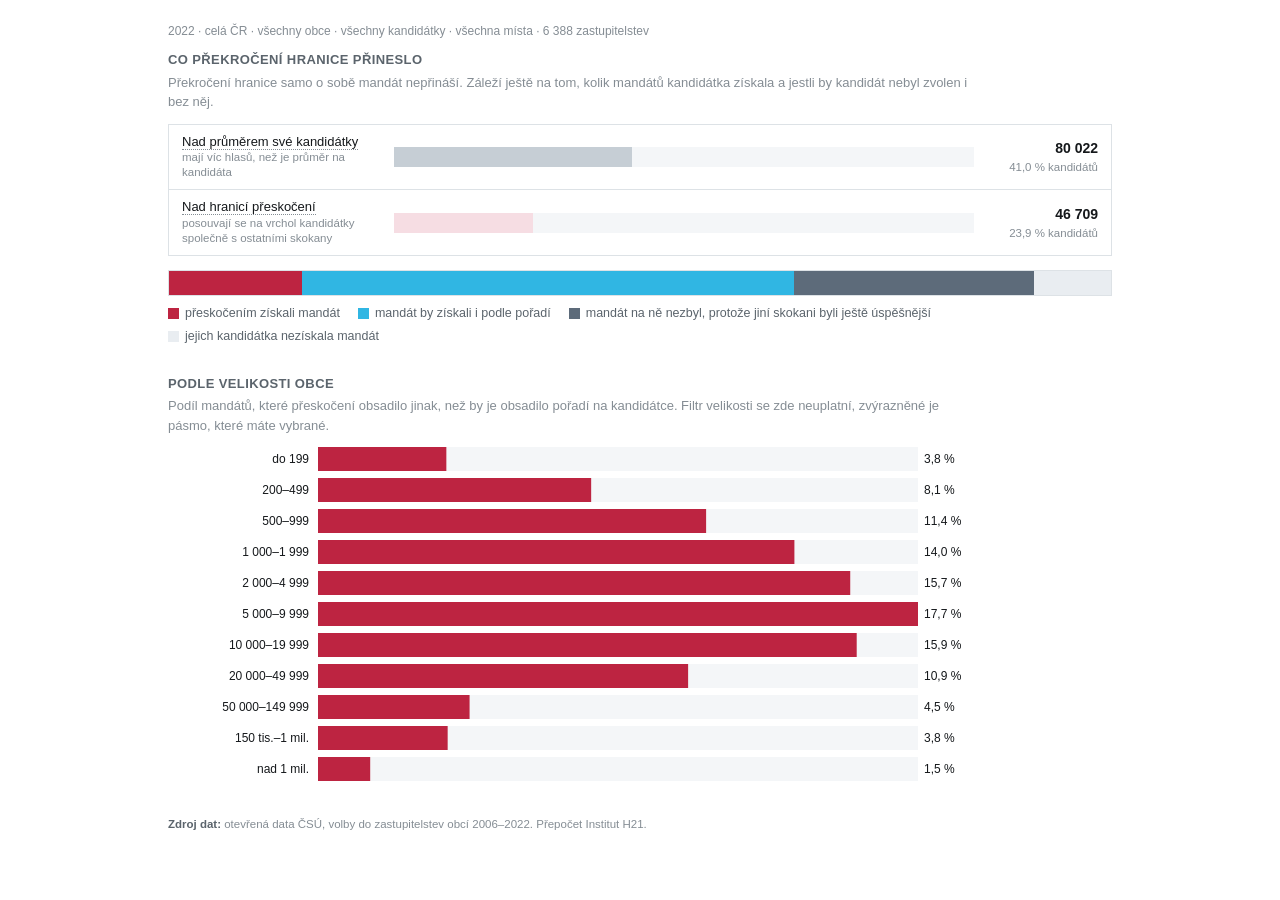
==== grafy.html @ 3441f01c "křížkometr předvolební verze" ====
<!DOCTYPE html>
<html lang="cs">
<head>
<meta charset="utf-8">
<meta name="viewport" content="width=device-width, initial-scale=1">
<title>Křížkometr – co překročení hranice přineslo</title>
<meta name="description" content="Kolik mandátů v komunálních volbách rozhodli voliči přeskočením a kolik pořadí na kandidátce. Volby do zastupitelstev obcí od roku 2006, data ČSÚ.">
<link rel="icon" href="assets/favicon.svg" type="image/svg+xml">
<link rel="icon" href="assets/favicon.ico" sizes="any">
<link rel="apple-touch-icon" href="assets/apple-touch-icon.png">
<link rel="stylesheet" href="assets/krizkometr.css?v=2026-10-07">
</head>
<body data-view="grafy">
<div class="wrap">
<div id="boot">Načítám data…</div>
<template id="tpl">
<p class="cutline" id="cut"></p>

<section>
  <h2>Co překročení hranice přineslo</h2>
  <p class="sub">Překročení hranice samo o sobě mandát nepřináší. Záleží ještě na tom, kolik mandátů kandidátka získala a jestli by kandidát nebyl zvolen i bez něj.</p>
  <div class="fun" id="fun"></div>
  <div style="margin-top:14px"><div class="stack" id="stack"></div><div class="skey" id="skey"></div></div>
</section>

<section>
  <h2>Podle velikosti obce</h2>
  <p class="sub">Podíl mandátů, které přeskočení obsadilo jinak, než by je obsadilo pořadí na kandidátce. Filtr velikosti se zde neuplatní, zvýrazněné je pásmo, které máte vybrané.</p>
  <svg class="chart" id="bandChart" role="img" aria-label="Podle velikosti obce"></svg>
</section>
<p class="src"><b>Zdroj dat:</b> otevřená data ČSÚ, volby do zastupitelstev obcí <span class="roky">2006–2022</span>. Přepočet Institut H21.</p>
</template>
</div>
<script src="assets/krizkometr.js?v=2026-10-07"></script>
</body>
</html>
---- assets/krizkometr.css ----
/* Křížkometr – Institut H21 */
/* Apercu Pro – firemní písmo Institutu H21, oříznuté na znaky, které stránky používají. */
@font-face{font-family:"Apercu Pro";font-style:normal;font-weight:400;font-display:swap;src:url(apercu-400.woff2) format("woff2")}
@font-face{font-family:"Apercu Pro";font-style:normal;font-weight:700;font-display:swap;src:url(apercu-700.woff2) format("woff2")}

/* =====================================================================
   BAREVNÉ SCHÉMA – jediné místo, kde se mění vzhled.
   Doplňte HEX kódy z brand manuálu Institutu H21 a nic jiného neměňte.
   ===================================================================== */
:root{
  /* tři barvy z loga H21 (každá je v logu přechodem, tohle jsou těžiště) */
  --brand:#396AEF;          /* modrá  */
  --brand-dark:#2A4FD0;
  --brand-soft:#e5ecfd;
  --azure:#30B6E3;          /* azurová */
  --azure-soft:#d9f0f9;
  --ink:#15181b; --ink-2:#5b646c; --ink-3:#858d94;
  --rule:#dde2e6; --surface:#f4f6f8; --surface-2:#e9edf1; --bg:#fff;
  --hot:#BD2441;            /* červená z loga – to, na co se má člověk podívat */
  --hot-soft:#f6dde3;
  --cool:#5d6b7a; --cool-soft:#d6dce2;
  --ok:#2e7d52;
  --font:"Apercu Pro",-apple-system,BlinkMacSystemFont,"Segoe UI",Roboto,Arial,sans-serif;
}
*{box-sizing:border-box}
html{-webkit-text-size-adjust:100%}
body{margin:0;background:var(--bg);color:var(--ink);font-family:var(--font);font-size:16px;
  line-height:1.5;font-variant-numeric:tabular-nums lining-nums;-webkit-font-smoothing:antialiased}
.wrap{max-width:980px;margin:0 auto;padding:22px 18px 30px}
:focus-visible{outline:2px solid var(--brand);outline-offset:2px}
h2{font-size:13px;font-weight:700;letter-spacing:.03em;margin:0 0 3px;text-transform:uppercase;color:var(--ink-2)}
.sub{font-size:13px;color:var(--ink-3);margin:0 0 12px;max-width:62em}
section{margin:0 0 28px}

/* header */
.cutline{font-size:12px;color:var(--ink-3);margin:0 0 10px}
.tally{margin:0}
.big3{display:grid;grid-template-columns:repeat(3,minmax(0,1fr));gap:18px;margin:0 0 14px}
.big3>div{min-width:0}
.big3 .n{display:block;font-size:clamp(26px,3.4vw,38px);font-weight:700;line-height:1.02;
  letter-spacing:-.02em;white-space:nowrap}
.big3 .n.hot{color:var(--hot)}
.big3 .l{display:block;font-size:13px;color:var(--ink-2);margin-top:5px;line-height:1.32}
@media(max-width:560px){.big3{grid-template-columns:1fr;gap:10px}
  .big3>div{display:flex;align-items:baseline;gap:10px}
  .big3 .n{font-size:28px}.big3 .l{margin:0}}
.tally .rest{margin:0;font-size:13.5px;color:var(--ink-2);line-height:1.5;max-width:46em}
.tally .rest b{color:var(--ink)}
.defn{margin:9px 0 0;font-size:12.5px;color:var(--ink-3);line-height:1.45;max-width:46em;
  border-left:2px solid var(--azure);padding-left:10px}
.anec{border-left:3px solid var(--hot);padding:10px 0 10px 14px;margin:16px 0 0;
  font-size:15.5px;line-height:1.5;max-width:46em}
.anec b{font-weight:700}
.anec .more{margin-top:8px}
.anec-nav{display:flex;flex-wrap:wrap;align-items:center;justify-content:space-between;
  gap:10px;margin:10px 0 0;padding-left:17px}
.pager{display:flex;align-items:center;gap:8px;font-size:12.5px;color:var(--ink-2)}
.pager button{font:inherit;font-size:16px;line-height:1;width:28px;height:26px;cursor:pointer;
  background:var(--bg);border:1px solid var(--rule);border-radius:3px;color:var(--ink-2)}
.pager button:hover{border-color:var(--brand);color:var(--brand)}
.gen{font-size:13.5px;color:var(--ink-2);margin:10px 0 0;max-width:52em}

/* list breakdown */
.lt{border-collapse:collapse;width:100%;max-width:560px;font-size:13.5px;margin:10px 0 0}
.lt th,.lt td{padding:4px 9px;border-bottom:1px solid var(--rule);text-align:right}
.lt th:first-child,.lt td:first-child{text-align:left}
.lt thead th{font-size:11.5px;text-transform:uppercase;letter-spacing:.02em;color:var(--ink-2);
  border-bottom:1.5px solid var(--ink-3);font-weight:700}
.lt td small{display:block;font-size:11.5px;color:var(--ink-3);font-weight:400;line-height:1.25;margin-top:1px}
.lt tr.mark td small{color:var(--ink-2)}
@media(min-width:640px){
  /* 99 % jmen má do 20 znaků, takže se vejdou za číslo místa a tabulka se nenatáhne */
  .lt{max-width:700px}
  .lt td small{display:inline;margin:0 0 0 9px;font-size:12.5px}
  .lt td:first-child{width:14em}
}
.lt tr.in td{background:#f2f7f2}
.lt tr.mark td{background:var(--hot-soft);font-weight:700}
.lt .yes{color:var(--ok)}
.lt .no{color:var(--ink-3)}
.lmeta{font-size:13px;color:var(--ink-2);margin:0 0 2px}
.story{font-size:13.5px;color:var(--ink);background:var(--surface);border:1px solid var(--rule);
  padding:10px 12px;margin:10px 0 0;max-width:560px;line-height:1.5}
details>summary{cursor:pointer;font-size:13.5px;color:var(--brand);list-style:none;
  display:inline-block;padding:2px 0;border-bottom:1px solid currentColor}
details>summary::-webkit-details-marker{display:none}
details[open]>summary{margin-bottom:4px}

/* filters */
.filters{display:flex;flex-wrap:wrap;gap:8px;align-items:flex-start;justify-content:center;margin:0}
.fg{position:relative}
.fg[open]{flex:1 0 100%}
.fg>summary{list-style:none;cursor:pointer;display:flex;align-items:baseline;gap:7px;white-space:nowrap;
  font-size:13px;padding:8px 12px;border:1px solid var(--rule);border-radius:3px;background:var(--bg);
  transition:border-color .12s,color .12s}
.fg>summary::-webkit-details-marker{display:none}
.fg>summary::after{content:"";width:0;height:0;border:4px solid transparent;border-bottom:0;
  border-top-color:var(--ink-3);margin-left:1px;position:relative;top:-1px;transition:transform .12s}
.fg[open]>summary::after{border-top-color:var(--brand);transform:rotate(180deg)}
.fg>summary:hover{border-color:var(--brand)}
.fg[open]>summary{border-color:var(--brand);color:var(--brand)}
.fg>summary b{font-weight:700;color:inherit}
.fg>summary .val{color:var(--ink-2);max-width:17em;overflow:hidden;text-overflow:ellipsis}
.fg[open]>summary .val{color:var(--brand)}
.ddp{border:1px solid var(--rule);border-top:0;border-radius:0 0 3px 3px;padding:12px 13px 13px;
  background:var(--surface);margin-top:-1px}
.ddp .hint{font-size:12px;color:var(--ink-3);margin:0 0 8px}
.modes{display:inline-flex;border:1px solid var(--rule);border-radius:3px;overflow:hidden;margin:0 0 11px}
.modes button{font:inherit;font-size:12.5px;padding:6px 12px;border:0;background:var(--bg);
  color:var(--ink-2);cursor:pointer;border-right:1px solid var(--rule)}
.modes button:last-child{border-right:0}
.modes button[aria-pressed="true"]{background:var(--brand);color:#fff}
.chipwrap{display:flex;flex-wrap:wrap;align-items:center;gap:6px}
.chip{font:inherit;font-size:13px;line-height:1;padding:7px 11px;background:var(--bg);
  border:1px solid var(--rule);border-radius:3px;color:var(--ink-2);cursor:pointer;transition:all .12s}
.chip:hover{border-color:var(--brand);color:var(--brand)}
.chip[aria-pressed="true"]{background:var(--brand);border-color:var(--brand);color:#fff}
/* jedna škála, dva úchyty: oba inputy leží přes sebe, proklikává jen palec */
.dual{position:relative;height:30px;width:230px;margin:2px 0 0}
.dual .trk{position:absolute;left:0;right:0;top:13px;height:4px;background:var(--surface-2);border-radius:2px}
.dual .fil{position:absolute;top:13px;height:4px;background:var(--brand);border-radius:2px}
.dual input[type=range]{position:absolute;left:0;top:0;width:100%;height:30px;margin:0;
  -webkit-appearance:none;appearance:none;background:transparent;pointer-events:none}
.dual input[type=range]::-webkit-slider-thumb{-webkit-appearance:none;width:16px;height:16px;
  border-radius:50%;background:#fff;border:2px solid var(--brand);cursor:grab;pointer-events:auto}
.dual input[type=range]::-moz-range-thumb{width:14px;height:14px;border-radius:50%;background:#fff;
  border:2px solid var(--brand);cursor:grab;pointer-events:auto}
.dual input[type=range]:focus-visible::-webkit-slider-thumb{outline:2px solid var(--ink);outline-offset:2px}
.rangeRow{display:flex;align-items:center;gap:14px;flex-wrap:wrap;margin-top:4px}
.rangeRow .out{font-size:12.5px;color:var(--ink-2)}

/* funnel + outcome */
.fun{border:1px solid var(--rule)}
.frow{display:grid;grid-template-columns:200px 1fr 112px;align-items:center;gap:12px;
  padding:9px 13px;border-bottom:1px solid var(--rule)}
.frow:last-child{border-bottom:0}
.frow .lab{font-size:13px;line-height:1.3}
.frow .lab small{display:block;color:var(--ink-3);font-size:11.5px}
.ftrack{height:20px;background:var(--surface)}
.ffill{height:100%;background:var(--cool-soft)}
.frow.s2 .ffill{background:#c6ced5}
.frow.s3 .ffill{background:var(--hot-soft)}
.frow .val{text-align:right;font-size:14px;font-weight:700}
.frow .val small{display:block;font-weight:400;font-size:11.5px;color:var(--ink-3)}
@media(max-width:620px){.frow{grid-template-columns:1fr 76px}.frow .ftrack{grid-column:1/-1;order:3}}
.stack{display:flex;height:26px;border:1px solid var(--rule);overflow:hidden}
.stack div{height:100%}
.skey{display:flex;flex-wrap:wrap;gap:4px 18px;margin:8px 0 0;font-size:12.5px;color:var(--ink-2)}
.skey>span{display:flex;align-items:center;gap:6px}
.skey b{font-weight:700;color:var(--ink)}
.skey i{width:11px;height:11px;display:block;flex:0 0 auto}

/* search */
.search input[type=text]{font:inherit;font-size:14px;padding:7px 9px;border:1px solid var(--rule);
  width:100%;max-width:330px;background:var(--bg);color:var(--ink)}
.hits{margin:8px 0 0;padding:0;list-style:none;max-width:560px}
.hits li{border-bottom:1px solid var(--rule)}
.hits button{font:inherit;font-size:13.5px;text-align:left;width:100%;padding:6px 2px;
  background:none;border:0;cursor:pointer;color:var(--ink);display:flex;justify-content:space-between;gap:12px}
.hits button:hover{color:var(--brand)}
.hits button span{color:var(--ink-3);font-size:12.5px;white-space:nowrap}
.hits li.more{font-size:12.5px;color:var(--ink-3);padding:6px 2px;border-bottom:0}
.yrow{display:flex;flex-wrap:wrap;align-items:center;gap:6px;padding:5px 0;border-top:1px solid var(--rule)}
.yrow:first-child{border-top:0}
.yr{flex:0 0 46px;font-size:13px;font-weight:700;color:var(--ink-2)}
.krow{display:flex;flex-wrap:wrap;align-items:baseline;gap:6px;padding:6px 0;border-top:1px solid var(--rule)}
.krow:first-child{border-top:0;padding-top:0}
.kr{flex:0 0 118px;font-size:12.5px;font-weight:700;color:var(--ink-2)}
.kch{display:flex;flex-wrap:wrap;gap:6px}
@media(max-width:620px){.kr{flex-basis:100%}}
.ych{display:flex;flex-wrap:wrap;align-items:center;gap:6px}
.wd{font-size:11.5px;color:var(--ink-3);padding:0 2px 0 6px}
.yrow:first-child .wd:first-child{padding-left:0}

svg.chart{display:block;width:100%;max-width:820px;height:auto}
table.num{border-collapse:collapse;width:100%;font-size:13px;max-width:640px}
table.num th,table.num td{text-align:right;padding:4px 8px;border-bottom:1px solid var(--rule)}
table.num th:first-child,table.num td:first-child{text-align:left}
table.num thead th{font-size:11.5px;color:var(--ink-2);border-bottom:1.5px solid var(--ink-3);
  font-weight:700;text-transform:uppercase;letter-spacing:.02em}
footer{border-top:1px solid var(--rule);padding-top:13px;font-size:12px;color:var(--ink-3);line-height:1.5}
footer p{max-width:62em}
.src{margin:12px 0 0;font-size:11.5px;color:var(--ink-3);max-width:62em}
.src b{color:var(--ink-2);font-weight:700}
.sig{margin-top:20px;padding-top:18px;border-top:1px solid var(--rule)}
.sig a{display:block;width:fit-content;margin:0 auto;line-height:0;opacity:.95;transition:opacity .12s}
.sig a:hover{opacity:1}
.sig img{height:46px;width:auto;display:block}
footer b{color:var(--ink-2)}
.empty{padding:14px;background:var(--surface);border:1px dashed var(--rule);font-size:13.5px;color:var(--ink-2)}
#boot{padding:40px 0;color:var(--ink-3);font-size:14px}
.hero{display:grid;grid-template-columns:310px minmax(0,1fr);gap:30px;align-items:center;margin:2px 0 6px}
@media(max-width:760px){.hero{grid-template-columns:1fr;gap:14px;justify-items:center}
  .hero .tally{text-align:left;width:100%}}
.donut{display:block;width:100%;max-width:280px;margin:0 auto;overflow:visible}
.donut circle.d{cursor:default}
.donut circle.d.g0{fill:var(--hot)}      /* skokani – musí být na první pohled jiní */
.donut circle.d.g1{fill:#2A4FD0}         /* zbylé tři jsou odstíny firemní modré */
.donut circle.d.g2{fill:#6E90E8}
.donut circle.d.g3{fill:#B9CBF4}
.donut .ctr-n{font-size:34px;font-weight:700;fill:var(--hot);text-anchor:middle;letter-spacing:-.5px}
.donut .ctr-l{font-size:11px;fill:var(--ink-2);text-anchor:middle}
@media(prefers-reduced-motion:no-preference){
  .donut circle.d{animation:dotpop .32s cubic-bezier(.34,1.3,.64,1) backwards;transform-box:fill-box;transform-origin:center}
}
@keyframes dotpop{from{opacity:0;transform:scale(.2)}to{opacity:1;transform:scale(1)}}
.dotkey{display:grid;grid-template-columns:1fr;gap:4px;margin:10px auto 0;max-width:310px;
  font-size:12.5px;color:var(--ink-2);text-align:left}
.dotkey span{display:flex;align-items:baseline;gap:7px;line-height:1.3}
.dotkey b{color:var(--ink);font-weight:700;margin-left:auto;padding-left:8px}
.dotkey i{width:10px;height:10px;border-radius:50%;display:block;flex:0 0 auto;position:relative;top:1px}
.dotnote{margin:5px auto 0;max-width:280px;font-size:12px;color:var(--ink-3);text-align:center}
#tip{position:fixed;z-index:50;pointer-events:none;background:var(--ink);color:#fff;
  font-size:12.5px;line-height:1.4;padding:6px 9px;border-radius:3px;max-width:270px;
  opacity:0;transition:opacity .12s;transform:translate(-50%,-100%)}
#tip.on{opacity:1}
[data-tip]{cursor:help}
.term{border-bottom:1px dotted var(--ink-3)}

/* ===================================================== Křížkometr: doplňky */
/* záhlaví se značkou */
.brand{margin:0 0 20px}
.brand img{display:block;height:64px;width:auto;max-width:100%}
@media(max-width:560px){.brand img{height:46px}}
.wordmark{display:inline-block;font-size:30px;font-weight:700;letter-spacing:-.02em;line-height:1;color:var(--brand)}
/* předvolby nad filtry: pilulky, aby se nepletly s rozbalovacími filtry */
.presets{justify-content:center;margin:0 0 10px}
.chip.pre{border-radius:999px;padding:8px 15px;font-size:13.5px;color:var(--ink)}
.chip.pre:hover{color:var(--brand)}
.chip.pre[aria-pressed="true"]{color:#fff}
/* anekdoty: ovládání nad příkladem vlevo */
.anec-nav{justify-content:flex-start;gap:8px 16px;margin:18px 0 0;padding-left:0}
.anec{margin:8px 0 0}
.anec .ameta{font-size:13px;color:var(--ink-2);margin:0 0 4px}
.anec .atit{font-size:17px;font-weight:700;line-height:1.3;margin:0 0 6px}
.anec.cur p{margin:0 0 8px}
.anec.cur p.atit{margin-bottom:6px}
/* tlačítka kandidátek: kus vlastního názvu u opakujících se zkratek */
.chip .cn{font-weight:400;opacity:.85;margin-left:1px}
.chip[data-tip]{cursor:pointer}
/* spodek čtečky kandidátek */
.minifoot{display:flex;align-items:center;justify-content:space-between;gap:16px;flex-wrap:wrap;
  margin-top:24px;padding-top:14px;border-top:1px solid var(--rule)}
.minifoot img{display:block;height:36px;width:auto}
.minifoot .wordmark{font-size:22px}
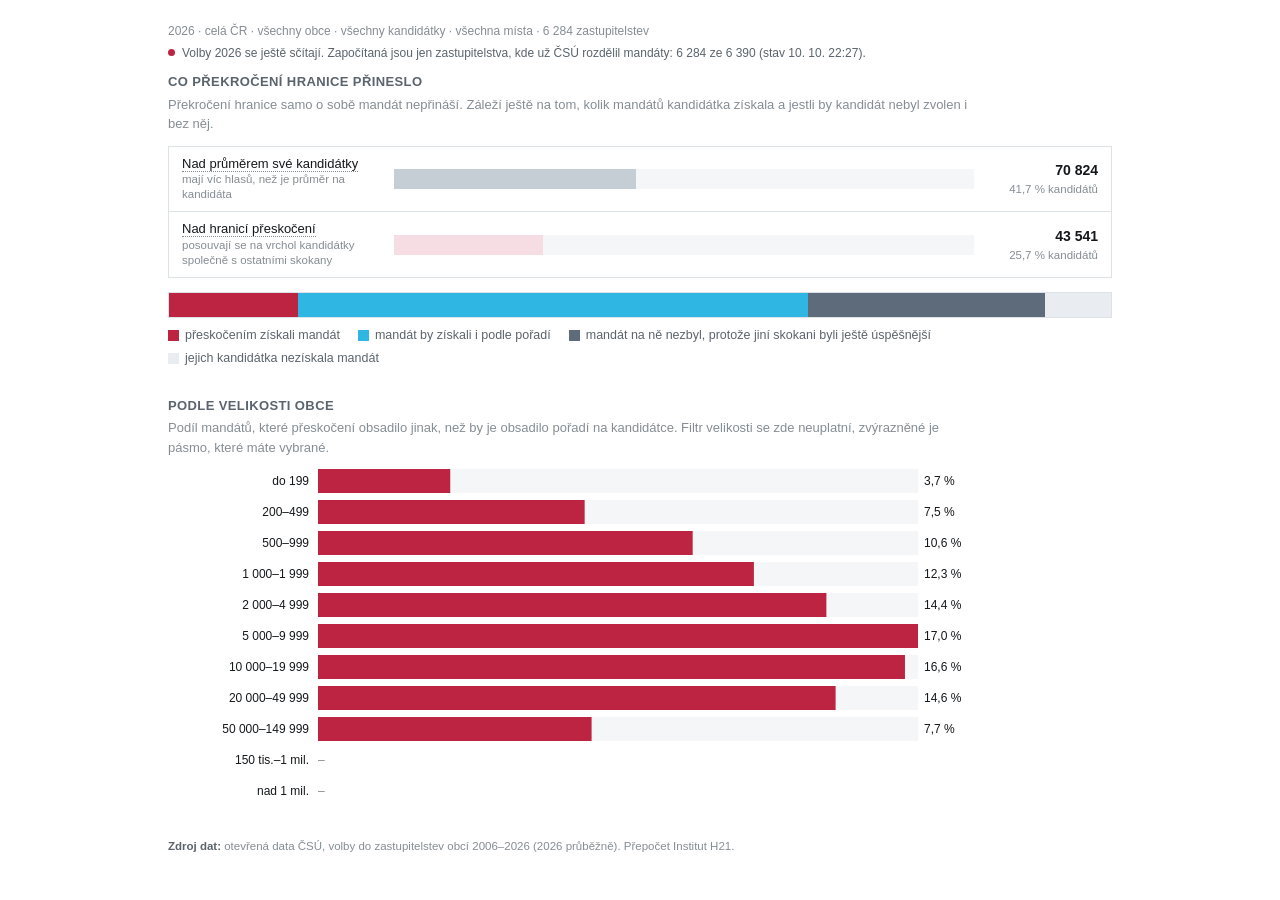
==== commit 060f55cb: "průběžné výsledky 2026 Volby 2026 leží ve vlastních souborech data/*-2026.bin; sestavuje je nastroje" ====
--- a/grafy.html
+++ b/grafy.html
@@ -8,7 +8,7 @@
 <link rel="icon" href="assets/favicon.svg" type="image/svg+xml">
 <link rel="icon" href="assets/favicon.ico" sizes="any">
 <link rel="apple-touch-icon" href="assets/apple-touch-icon.png">
-<link rel="stylesheet" href="assets/krizkometr.css?v=2026-10-07">
+<link rel="stylesheet" href="assets/krizkometr.css?v=2026-10-10">
 </head>
 <body data-view="grafy">
 <div class="wrap">
@@ -31,6 +31,6 @@
 <p class="src"><b>Zdroj dat:</b> otevřená data ČSÚ, volby do zastupitelstev obcí <span class="roky">2006–2022</span>. Přepočet Institut H21.</p>
 </template>
 </div>
-<script src="assets/krizkometr.js?v=2026-10-07"></script>
+<script src="assets/krizkometr.js?v=2026-10-10"></script>
 </body>
 </html>
--- a/assets/krizkometr.css
+++ b/assets/krizkometr.css
@@ -1,7 +1,12 @@
 /* Křížkometr – Institut H21 */
-/* Apercu Pro – firemní písmo Institutu H21, oříznuté na znaky, které stránky používají. */
-@font-face{font-family:"Apercu Pro";font-style:normal;font-weight:400;font-display:swap;src:url(apercu-400.woff2) format("woff2")}
-@font-face{font-family:"Apercu Pro";font-style:normal;font-weight:700;font-display:swap;src:url(apercu-700.woff2) format("woff2")}
+/* Apercu Pro (firemní písmo H21) se načítá ze stejného místa jako na webu institutu.
+   Soubory písma v repu záměrně nejsou: je veřejné a písmo má komerční licenci.
+   Když adresa přestane platit (např. po novém nahrání písma ve Webflow),
+   stránky přejdou na systémové písmo a jinak fungují dál. */
+@font-face{font-family:"Apercu Pro";font-style:normal;font-weight:400;font-display:swap;
+  src:url(https://cdn.prod.website-files.com/62a501ab7c276f020734e677/62a506d55f0ebdb5021f10b7_apercu_regular_pro.otf) format("opentype")}
+@font-face{font-family:"Apercu Pro";font-style:normal;font-weight:700;font-display:swap;
+  src:url(https://cdn.prod.website-files.com/62a501ab7c276f020734e677/62a7aba759a85f83d1c07844_ApercuPro-Bold-Web.ttf) format("truetype")}
 
 /* =====================================================================
    BAREVNÉ SCHÉMA – jediné místo, kde se mění vzhled.
@@ -48,12 +53,12 @@
 .tally .rest b{color:var(--ink)}
 .defn{margin:9px 0 0;font-size:12.5px;color:var(--ink-3);line-height:1.45;max-width:46em;
   border-left:2px solid var(--azure);padding-left:10px}
-.anec{border-left:3px solid var(--hot);padding:10px 0 10px 14px;margin:16px 0 0;
+/* příklady: ovládání nad příkladem vlevo */
+.anec-nav{display:flex;flex-wrap:wrap;align-items:center;gap:8px 16px;margin:18px 0 0}
+.anec{border-left:3px solid var(--hot);padding:10px 0 10px 14px;margin:8px 0 0;
   font-size:15.5px;line-height:1.5;max-width:46em}
 .anec b{font-weight:700}
 .anec .more{margin-top:8px}
-.anec-nav{display:flex;flex-wrap:wrap;align-items:center;justify-content:space-between;
-  gap:10px;margin:10px 0 0;padding-left:17px}
 .pager{display:flex;align-items:center;gap:8px;font-size:12.5px;color:var(--ink-2)}
 .pager button{font:inherit;font-size:16px;line-height:1;width:28px;height:26px;cursor:pointer;
   background:var(--bg);border:1px solid var(--rule);border-radius:3px;color:var(--ink-2)}
@@ -74,6 +79,9 @@
   .lt td small{display:inline;margin:0 0 0 9px;font-size:12.5px}
   .lt td:first-child{width:14em}
 }
+/* na úzkém telefonu se tabulka radši posune do strany, než aby přetekla nebo se ořízla */
+#lbody,#anecList{overflow-x:auto}
+@media(max-width:560px){.lt th,.lt td{padding:4px 6px}}
 .lt tr.in td{background:#f2f7f2}
 .lt tr.mark td{background:var(--hot-soft);font-weight:700}
 .lt .yes{color:var(--ok)}
@@ -147,7 +155,6 @@
 .stack div{height:100%}
 .skey{display:flex;flex-wrap:wrap;gap:4px 18px;margin:8px 0 0;font-size:12.5px;color:var(--ink-2)}
 .skey>span{display:flex;align-items:center;gap:6px}
-.skey b{font-weight:700;color:var(--ink)}
 .skey i{width:11px;height:11px;display:block;flex:0 0 auto}
 
 /* search */
@@ -160,6 +167,12 @@
 .hits button:hover{color:var(--brand)}
 .hits button span{color:var(--ink-3);font-size:12.5px;white-space:nowrap}
 .hits li.more{font-size:12.5px;color:var(--ink-3);padding:6px 2px;border-bottom:0}
+.hits li.hd{font-size:11.5px;font-weight:700;text-transform:uppercase;letter-spacing:.03em;
+  color:var(--ink-2);padding:12px 2px 3px}
+.hits li.hd:first-child{padding-top:0}
+/* kandidát: jméno a pod ním obec, rok, kandidátka a výsledek */
+.hits li.ch button{display:block}
+.hits li.ch button span{display:block;white-space:normal;margin-top:1px}
 .yrow{display:flex;flex-wrap:wrap;align-items:center;gap:6px;padding:5px 0;border-top:1px solid var(--rule)}
 .yrow:first-child{border-top:0}
 .yr{flex:0 0 46px;font-size:13px;font-weight:700;color:var(--ink-2)}
@@ -173,11 +186,6 @@
 .yrow:first-child .wd:first-child{padding-left:0}
 
 svg.chart{display:block;width:100%;max-width:820px;height:auto}
-table.num{border-collapse:collapse;width:100%;font-size:13px;max-width:640px}
-table.num th,table.num td{text-align:right;padding:4px 8px;border-bottom:1px solid var(--rule)}
-table.num th:first-child,table.num td:first-child{text-align:left}
-table.num thead th{font-size:11.5px;color:var(--ink-2);border-bottom:1.5px solid var(--ink-3);
-  font-weight:700;text-transform:uppercase;letter-spacing:.02em}
 footer{border-top:1px solid var(--rule);padding-top:13px;font-size:12px;color:var(--ink-3);line-height:1.5}
 footer p{max-width:62em}
 .src{margin:12px 0 0;font-size:11.5px;color:var(--ink-3);max-width:62em}
@@ -186,6 +194,8 @@
 .sig a{display:block;width:fit-content;margin:0 auto;line-height:0;opacity:.95;transition:opacity .12s}
 .sig a:hover{opacity:1}
 .sig img{height:46px;width:auto;display:block}
+/* logo na začátku patičky, vysvětlivky a zdroj až pod ním */
+footer>.sig:first-child{margin:8px 0 4px;padding-top:0;border-top:0}
 footer b{color:var(--ink-2)}
 .empty{padding:14px;background:var(--surface);border:1px dashed var(--rule);font-size:13.5px;color:var(--ink-2)}
 #boot{padding:40px 0;color:var(--ink-3);font-size:14px}
@@ -228,18 +238,34 @@
 .chip.pre{border-radius:999px;padding:8px 15px;font-size:13.5px;color:var(--ink)}
 .chip.pre:hover{color:var(--brand)}
 .chip.pre[aria-pressed="true"]{color:#fff}
-/* anekdoty: ovládání nad příkladem vlevo */
-.anec-nav{justify-content:flex-start;gap:8px 16px;margin:18px 0 0;padding-left:0}
-.anec{margin:8px 0 0}
-.anec .ameta{font-size:13px;color:var(--ink-2);margin:0 0 4px}
-.anec .atit{font-size:17px;font-weight:700;line-height:1.3;margin:0 0 6px}
-.anec.cur p{margin:0 0 8px}
-.anec.cur p.atit{margin-bottom:6px}
 /* tlačítka kandidátek: kus vlastního názvu u opakujících se zkratek */
 .chip .cn{font-weight:400;opacity:.85;margin-left:1px}
 .chip[data-tip]{cursor:pointer}
 /* spodek čtečky kandidátek */
-.minifoot{display:flex;align-items:center;justify-content:space-between;gap:16px;flex-wrap:wrap;
-  margin-top:24px;padding-top:14px;border-top:1px solid var(--rule)}
+.minifoot{margin-top:24px;padding-top:14px;text-align:center}
+.minifoot .logos{display:flex;align-items:center;justify-content:center;gap:16px 32px;flex-wrap:wrap}
 .minifoot img{display:block;height:36px;width:auto}
+.minifoot .src{margin:12px auto 0}
 .minifoot .wordmark{font-size:22px}
+/* hledání v indexu a průzkumníku: rámeček ve firemní modré, ať mezi grafy nezapadne */
+.search.box{border:2px solid var(--brand);border-radius:6px}
+.box-head{background:var(--brand-soft);padding:18px 20px;border-radius:4px 4px 0 0}
+.box-head h2{font-size:21px;line-height:1.25;letter-spacing:-.01em;text-transform:none;color:var(--brand-dark);margin:0 0 4px}
+.box-head .sub{font-size:14px;color:var(--ink-2);margin:0 0 12px}
+.search.box input[type=text]{font-size:16px;padding:10px 12px 10px 38px;max-width:460px;
+  border:1.5px solid var(--brand);border-radius:4px;background:var(--bg) no-repeat 12px center
+  url("data:image/svg+xml,%3Csvg xmlns='http://www.w3.org/2000/svg' width='18' height='18' viewBox='0 0 24 24' fill='none' stroke='%23396AEF' stroke-width='2.4' stroke-linecap='round'%3E%3Ccircle cx='10.5' cy='10.5' r='6.5'/%3E%3Cpath d='M15.5 15.5 21 21'/%3E%3C/svg%3E")}
+.search.box .hits{margin:0 20px;max-width:600px}
+.search.box .hits:not(:empty){margin-top:8px;margin-bottom:12px}
+.search.box #detail{padding:0 20px}
+.search.box #detail:not(:empty){padding-bottom:20px}
+@media(max-width:560px){.box-head{padding:16px 14px}.box-head h2{font-size:19px}
+  .search.box .hits{margin-left:14px;margin-right:14px}.search.box #detail{padding:0 10px}}
+/* průběžné výsledky 2026: červená tečka „živě“ a upozornění u nedopočítaných obcí */
+.live{display:block;margin-top:4px;color:var(--ink-2)}
+.live::before{content:"";display:inline-block;width:7px;height:7px;border-radius:50%;
+  background:var(--hot);margin-right:7px;vertical-align:1px}
+.empty .live{margin-top:8px}
+.livebox{font-size:13.5px;line-height:1.5;color:var(--ink);background:var(--hot-soft);
+  border-left:3px solid var(--hot);padding:9px 12px;margin:10px 0 10px;max-width:560px}
+.ych.nr{font-size:13px;color:var(--ink-3)}
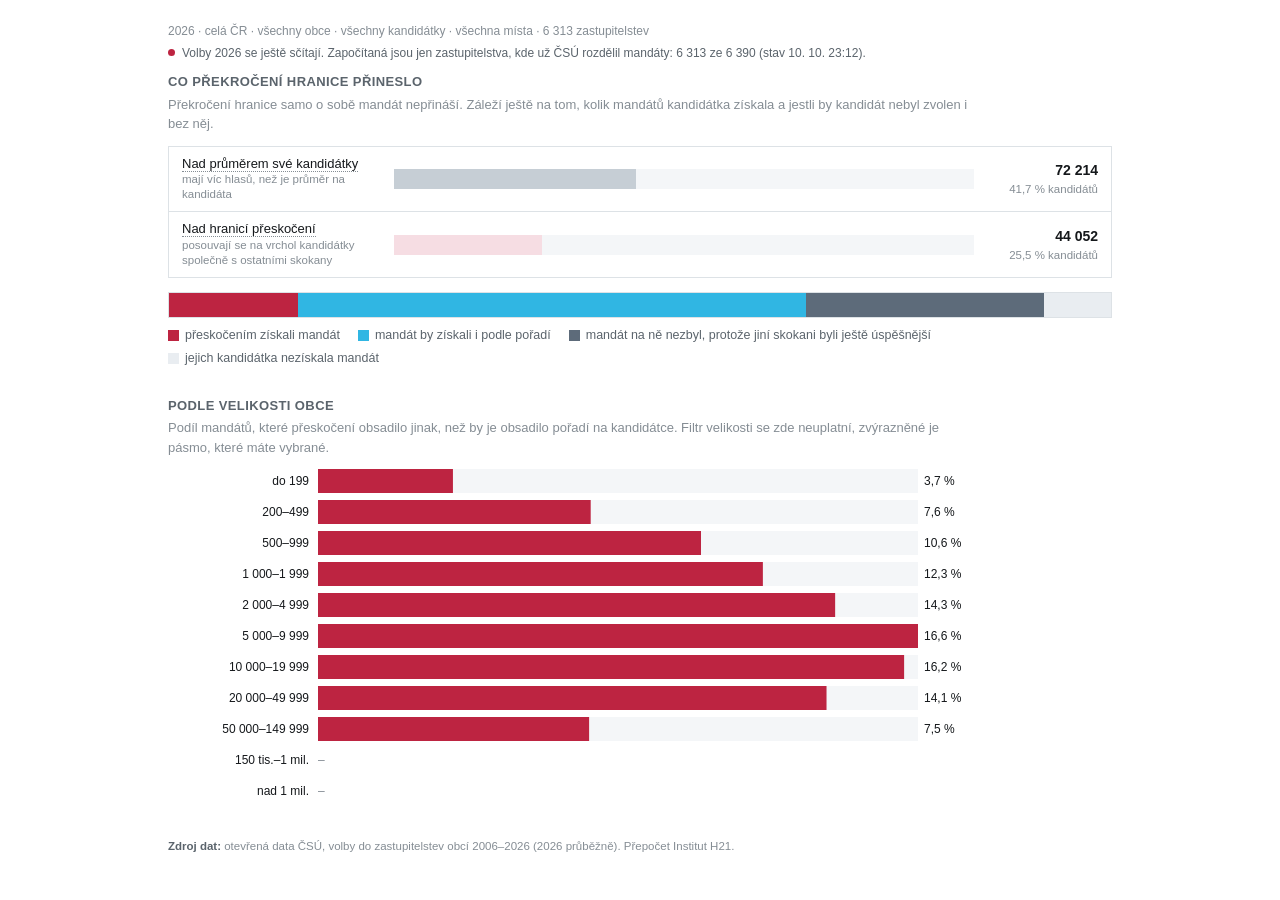
==== commit b9d98f89: "oprava 0% kandidátů" ====
--- a/grafy.html
+++ b/grafy.html
@@ -8,7 +8,7 @@
 <link rel="icon" href="assets/favicon.svg" type="image/svg+xml">
 <link rel="icon" href="assets/favicon.ico" sizes="any">
 <link rel="apple-touch-icon" href="assets/apple-touch-icon.png">
-<link rel="stylesheet" href="assets/krizkometr.css?v=2026-10-10">
+<link rel="stylesheet" href="assets/krizkometr.css?v=2026-10-10b">
 </head>
 <body data-view="grafy">
 <div class="wrap">
@@ -31,6 +31,6 @@
 <p class="src"><b>Zdroj dat:</b> otevřená data ČSÚ, volby do zastupitelstev obcí <span class="roky">2006–2022</span>. Přepočet Institut H21.</p>
 </template>
 </div>
-<script src="assets/krizkometr.js?v=2026-10-10"></script>
+<script src="assets/krizkometr.js?v=2026-10-10b"></script>
 </body>
 </html>
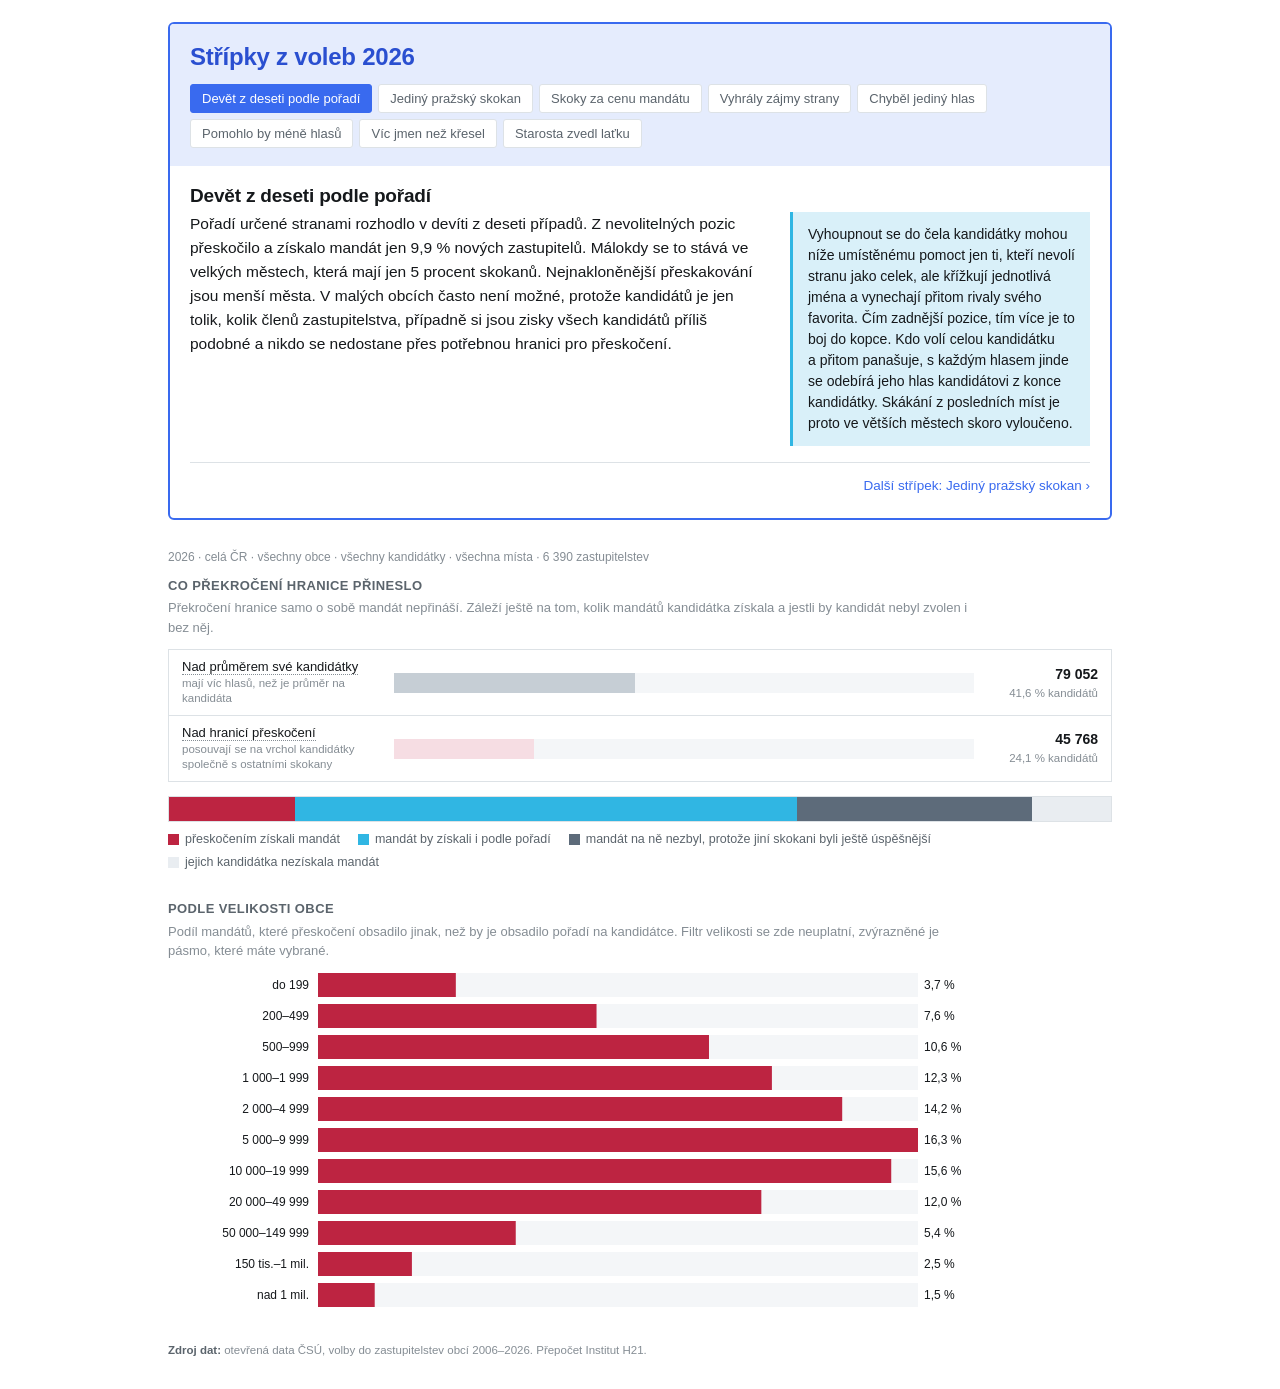
==== commit 57952c4f: "střípky z voleb 2026" ====
--- a/grafy.html
+++ b/grafy.html
@@ -8,12 +8,20 @@
 <link rel="icon" href="assets/favicon.svg" type="image/svg+xml">
 <link rel="icon" href="assets/favicon.ico" sizes="any">
 <link rel="apple-touch-icon" href="assets/apple-touch-icon.png">
-<link rel="stylesheet" href="assets/krizkometr.css?v=2026-10-10b">
+<link rel="stylesheet" href="assets/krizkometr.css?v=2026-10-11a">
 </head>
 <body data-view="grafy">
 <div class="wrap">
 <div id="boot">Načítám data…</div>
 <template id="tpl">
+<section class="stripky box" id="stripky" hidden>
+  <div class="box-head">
+  <h2>Střípky z voleb 2026</h2>
+  <div class="chipwrap" id="stripNav" role="group" aria-label="Střípky"></div>
+  </div>
+  <div class="strip" id="stripBody"></div>
+</section>
+
 <p class="cutline" id="cut"></p>
 
 <section>
@@ -31,6 +39,6 @@
 <p class="src"><b>Zdroj dat:</b> otevřená data ČSÚ, volby do zastupitelstev obcí <span class="roky">2006–2022</span>. Přepočet Institut H21.</p>
 </template>
 </div>
-<script src="assets/krizkometr.js?v=2026-10-10b"></script>
+<script src="assets/krizkometr.js?v=2026-10-11a"></script>
 </body>
 </html>
--- a/assets/krizkometr.css
+++ b/assets/krizkometr.css
@@ -247,8 +247,8 @@
 .minifoot img{display:block;height:36px;width:auto}
 .minifoot .src{margin:12px auto 0}
 .minifoot .wordmark{font-size:22px}
-/* hledání v indexu a průzkumníku: rámeček ve firemní modré, ať mezi grafy nezapadne */
-.search.box{border:2px solid var(--brand);border-radius:6px}
+/* hledání v indexu a průzkumníku a střípky v grafech: rámeček ve firemní modré, ať mezi grafy nezapadne */
+.box{border:2px solid var(--brand);border-radius:6px}
 .box-head{background:var(--brand-soft);padding:18px 20px;border-radius:4px 4px 0 0}
 .box-head h2{font-size:21px;line-height:1.25;letter-spacing:-.01em;text-transform:none;color:var(--brand-dark);margin:0 0 4px}
 .box-head .sub{font-size:14px;color:var(--ink-2);margin:0 0 12px}
@@ -269,3 +269,46 @@
 .livebox{font-size:13.5px;line-height:1.5;color:var(--ink);background:var(--hot-soft);
   border-left:3px solid var(--hot);padding:9px 12px;margin:10px 0 10px;max-width:560px}
 .ych.nr{font-size:13px;color:var(--ink-3)}
+/* střípky z voleb nahoře v grafech: přepínač v záhlaví, text, vedle něj rámeček, pod tím graf */
+.stripky .box-head h2{font-size:24px;margin:0 0 12px}
+#stripNav{position:relative}
+.strip{padding:18px 20px 20px}
+.strip h3{font-size:19px;font-weight:700;line-height:1.3;letter-spacing:-.01em;margin:0 0 3px}
+.st-where{font-size:13px;color:var(--ink-2);margin:0 0 12px}
+.st-cols{display:grid;grid-template-columns:minmax(0,1fr) 300px;gap:14px 28px;align-items:start}
+.st-cols.solo{grid-template-columns:minmax(0,1fr)}
+@media(max-width:720px){.st-cols{grid-template-columns:minmax(0,1fr)}}
+.st-text{max-width:44em}
+.st-text p{margin:0 0 10px;font-size:15.5px;line-height:1.55}
+.st-text p:last-child,.st-aside p:last-child{margin-bottom:0}
+.st-aside{background:var(--azure-soft);border-left:3px solid var(--azure);padding:12px 15px;font-size:14px;line-height:1.5}
+.st-aside p{margin:0 0 8px}
+.st-text a,.st-aside a,.st-fig figcaption a{color:var(--brand)}
+.st-fig{margin:20px 0 0}
+.st-fig img{display:block;max-width:100%;height:auto}
+.st-fig figcaption{font-size:12.5px;color:var(--ink-2);margin:6px 0 0;max-width:62em}
+.stchart{display:block;width:100%;height:auto;overflow:visible}
+.stchart text{font-size:12px;fill:var(--ink-2)}
+.stchart .lb{font-size:12.5px;fill:var(--ink);pointer-events:none}
+.stchart .halo{paint-order:stroke;stroke:var(--bg);stroke-width:3px;stroke-linejoin:round}
+.st-key{display:flex;flex-wrap:wrap;gap:4px 16px;margin:6px 0 0;font-size:12.5px;color:var(--ink-2)}
+.st-key>span{display:flex;align-items:center;gap:6px}
+.st-key i{display:block;flex:0 0 auto}
+.st-key .k-el,.st-key .k-ne,.st-key .k-hot{width:10px;height:10px;border-radius:50%}
+.st-key .k-el{background:var(--brand)}
+.st-key .k-ne{border:1.5px solid var(--ink-3)}
+.st-key .k-hot{background:var(--hot)}
+.st-key .k-ln{width:18px;border-top:1.5px solid var(--ink)}
+.st-key .k-da{border-top-style:dashed}
+.st-key .k-bd{width:14px;height:11px;background:var(--brand-soft);opacity:.7}
+.st-more{margin-top:16px}
+#stripList{overflow-x:auto}
+.st-foot{margin-top:16px;padding-top:10px;border-top:1px solid var(--rule);text-align:right}
+.st-next{font:inherit;font-size:13.5px;color:var(--brand);background:none;border:0;padding:2px 0;cursor:pointer}
+.st-next:hover{text-decoration:underline}
+@media(max-width:560px){.stripky .box-head h2{font-size:21px}
+  .strip{padding:14px 12px 16px}.strip h3{font-size:17.5px}.st-text p{font-size:15px}
+  /* přepínače v jednom řádku, posouvají se do strany až k okraji rámečku */
+  #stripNav{flex-wrap:nowrap;overflow-x:auto;scrollbar-width:none;margin:0 -14px;padding:0 14px 2px}
+  #stripNav::-webkit-scrollbar{display:none}
+  #stripNav .chip{flex:0 0 auto;white-space:nowrap}}
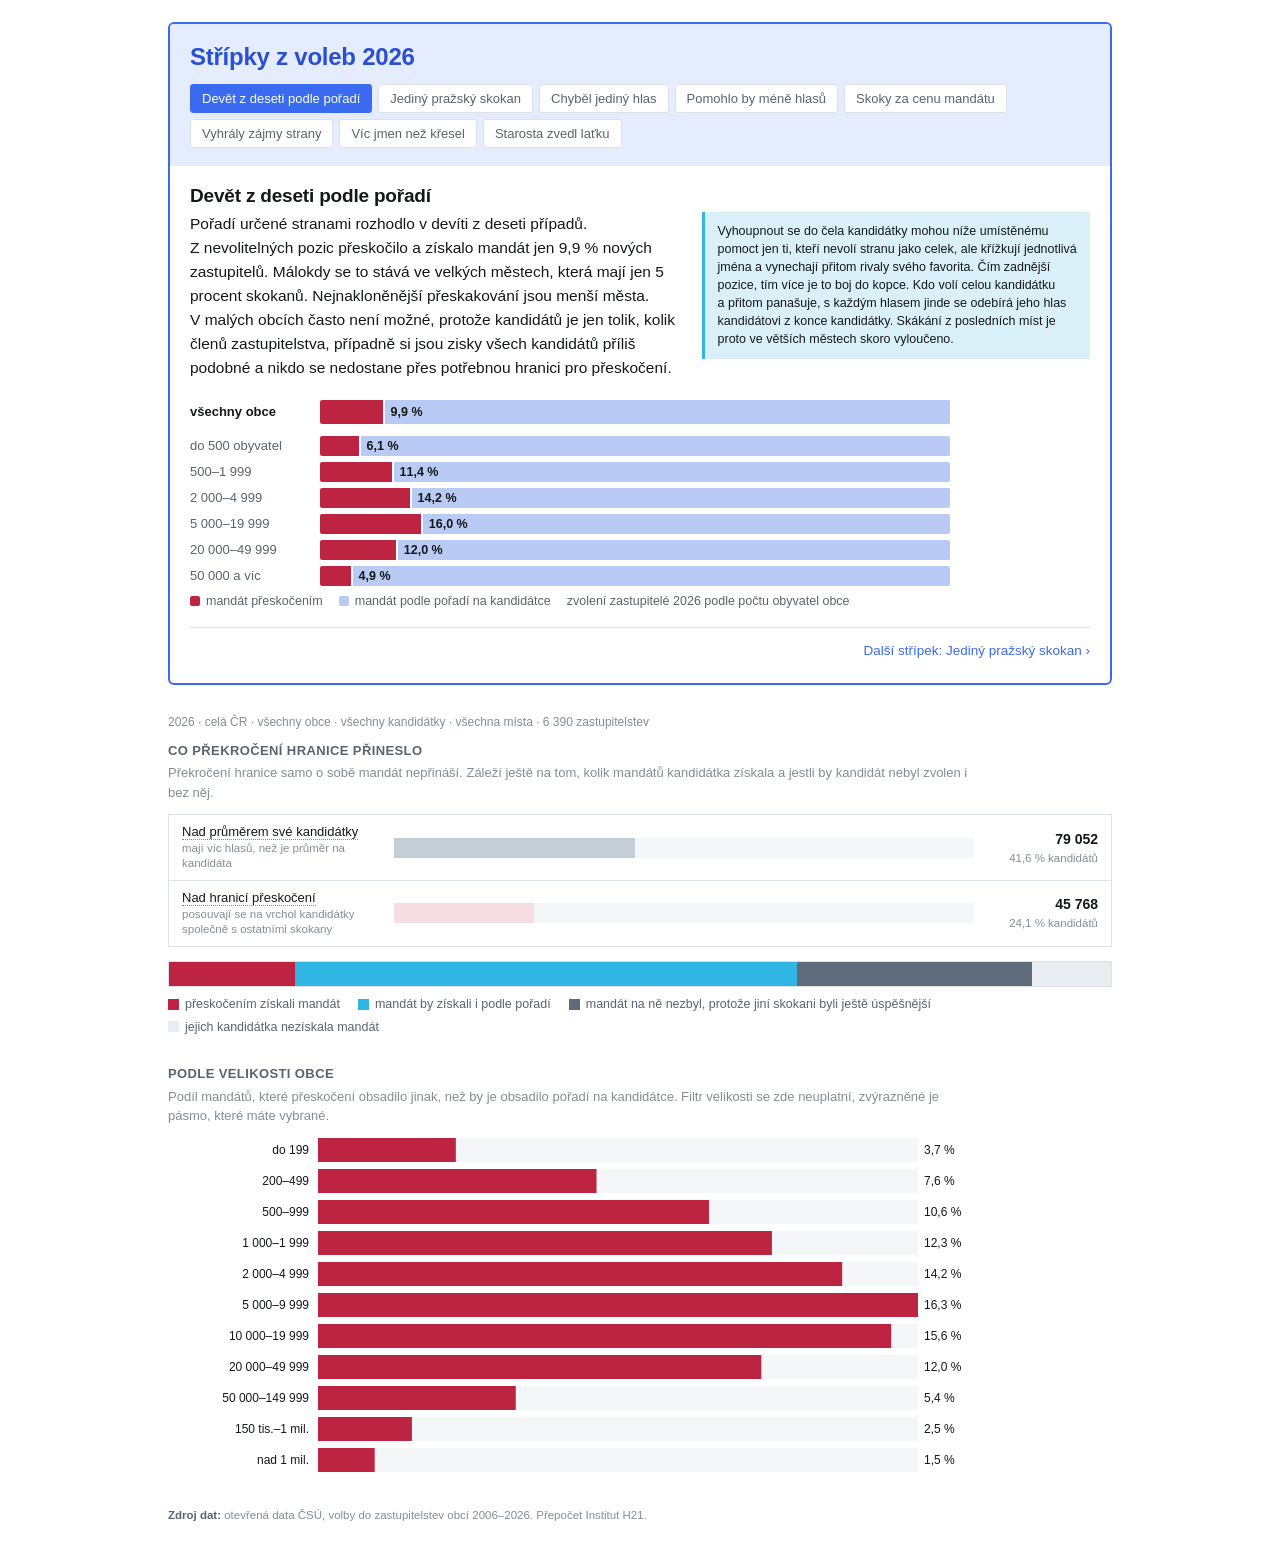
==== commit 9681f8b2: "střípky: graf k přehledu, pořadí, menší rámeček" ====
--- a/grafy.html
+++ b/grafy.html
@@ -8,7 +8,7 @@
 <link rel="icon" href="assets/favicon.svg" type="image/svg+xml">
 <link rel="icon" href="assets/favicon.ico" sizes="any">
 <link rel="apple-touch-icon" href="assets/apple-touch-icon.png">
-<link rel="stylesheet" href="assets/krizkometr.css?v=2026-10-11a">
+<link rel="stylesheet" href="assets/krizkometr.css?v=2026-10-11b">
 </head>
 <body data-view="grafy">
 <div class="wrap">
@@ -39,6 +39,6 @@
 <p class="src"><b>Zdroj dat:</b> otevřená data ČSÚ, volby do zastupitelstev obcí <span class="roky">2006–2022</span>. Přepočet Institut H21.</p>
 </template>
 </div>
-<script src="assets/krizkometr.js?v=2026-10-11a"></script>
+<script src="assets/krizkometr.js?v=2026-10-11b"></script>
 </body>
 </html>
--- a/assets/krizkometr.css
+++ b/assets/krizkometr.css
@@ -275,14 +275,15 @@
 .strip{padding:18px 20px 20px}
 .strip h3{font-size:19px;font-weight:700;line-height:1.3;letter-spacing:-.01em;margin:0 0 3px}
 .st-where{font-size:13px;color:var(--ink-2);margin:0 0 12px}
-.st-cols{display:grid;grid-template-columns:minmax(0,1fr) 300px;gap:14px 28px;align-items:start}
+/* rámeček je užší písmem a širší sloupcem, aby nebyl vyšší než text (dorovnává fitAside) */
+.st-cols{display:grid;grid-template-columns:minmax(0,1fr) minmax(0,.8fr);gap:14px 26px;align-items:start}
 .st-cols.solo{grid-template-columns:minmax(0,1fr)}
 @media(max-width:720px){.st-cols{grid-template-columns:minmax(0,1fr)}}
 .st-text{max-width:44em}
 .st-text p{margin:0 0 10px;font-size:15.5px;line-height:1.55}
 .st-text p:last-child,.st-aside p:last-child{margin-bottom:0}
-.st-aside{background:var(--azure-soft);border-left:3px solid var(--azure);padding:12px 15px;font-size:14px;line-height:1.5}
-.st-aside p{margin:0 0 8px}
+.st-aside{background:var(--azure-soft);border-left:3px solid var(--azure);padding:10px 13px;font-size:12.5px;line-height:1.45}
+.st-aside p{margin:0 0 6px}
 .st-text a,.st-aside a,.st-fig figcaption a{color:var(--brand)}
 .st-fig{margin:20px 0 0}
 .st-fig img{display:block;max-width:100%;height:auto}
@@ -301,6 +302,20 @@
 .st-key .k-ln{width:18px;border-top:1.5px solid var(--ink)}
 .st-key .k-da{border-top-style:dashed}
 .st-key .k-bd{width:14px;height:11px;background:var(--brand-soft);opacity:.7}
+.st-key .k-sq{border-radius:2px}
+.st-key .k-ord{width:10px;height:10px;background:#B9CBF4}
+/* přehled podle velikosti obce: celý pruh = všichni zvolení, červeně přeskočením */
+.st-bars{max-width:760px}
+.sb-row{display:grid;grid-template-columns:118px minmax(0,1fr);gap:12px;align-items:center;margin:0 0 6px}
+.sb-row.tot{margin-bottom:12px}
+.sb-lab{font-size:13px;color:var(--ink-2);white-space:nowrap}
+.sb-row.tot .sb-lab{color:var(--ink);font-weight:700}
+.sb-trk{position:relative;display:flex;gap:2px;height:20px}
+.sb-row.tot .sb-trk{height:24px}
+.sb-j{display:block;background:var(--hot);border-radius:2px 0 0 2px}
+.sb-o{display:block;flex:1;background:#B9CBF4;border-radius:0 2px 2px 0}
+.sb-v{position:absolute;top:50%;transform:translateY(-50%);margin-left:8px;font-size:12.5px;font-weight:700;color:var(--ink);white-space:nowrap}
+@media(max-width:560px){.sb-row{grid-template-columns:92px minmax(0,1fr);gap:8px}.sb-lab{font-size:12px}}
 .st-more{margin-top:16px}
 #stripList{overflow-x:auto}
 .st-foot{margin-top:16px;padding-top:10px;border-top:1px solid var(--rule);text-align:right}
